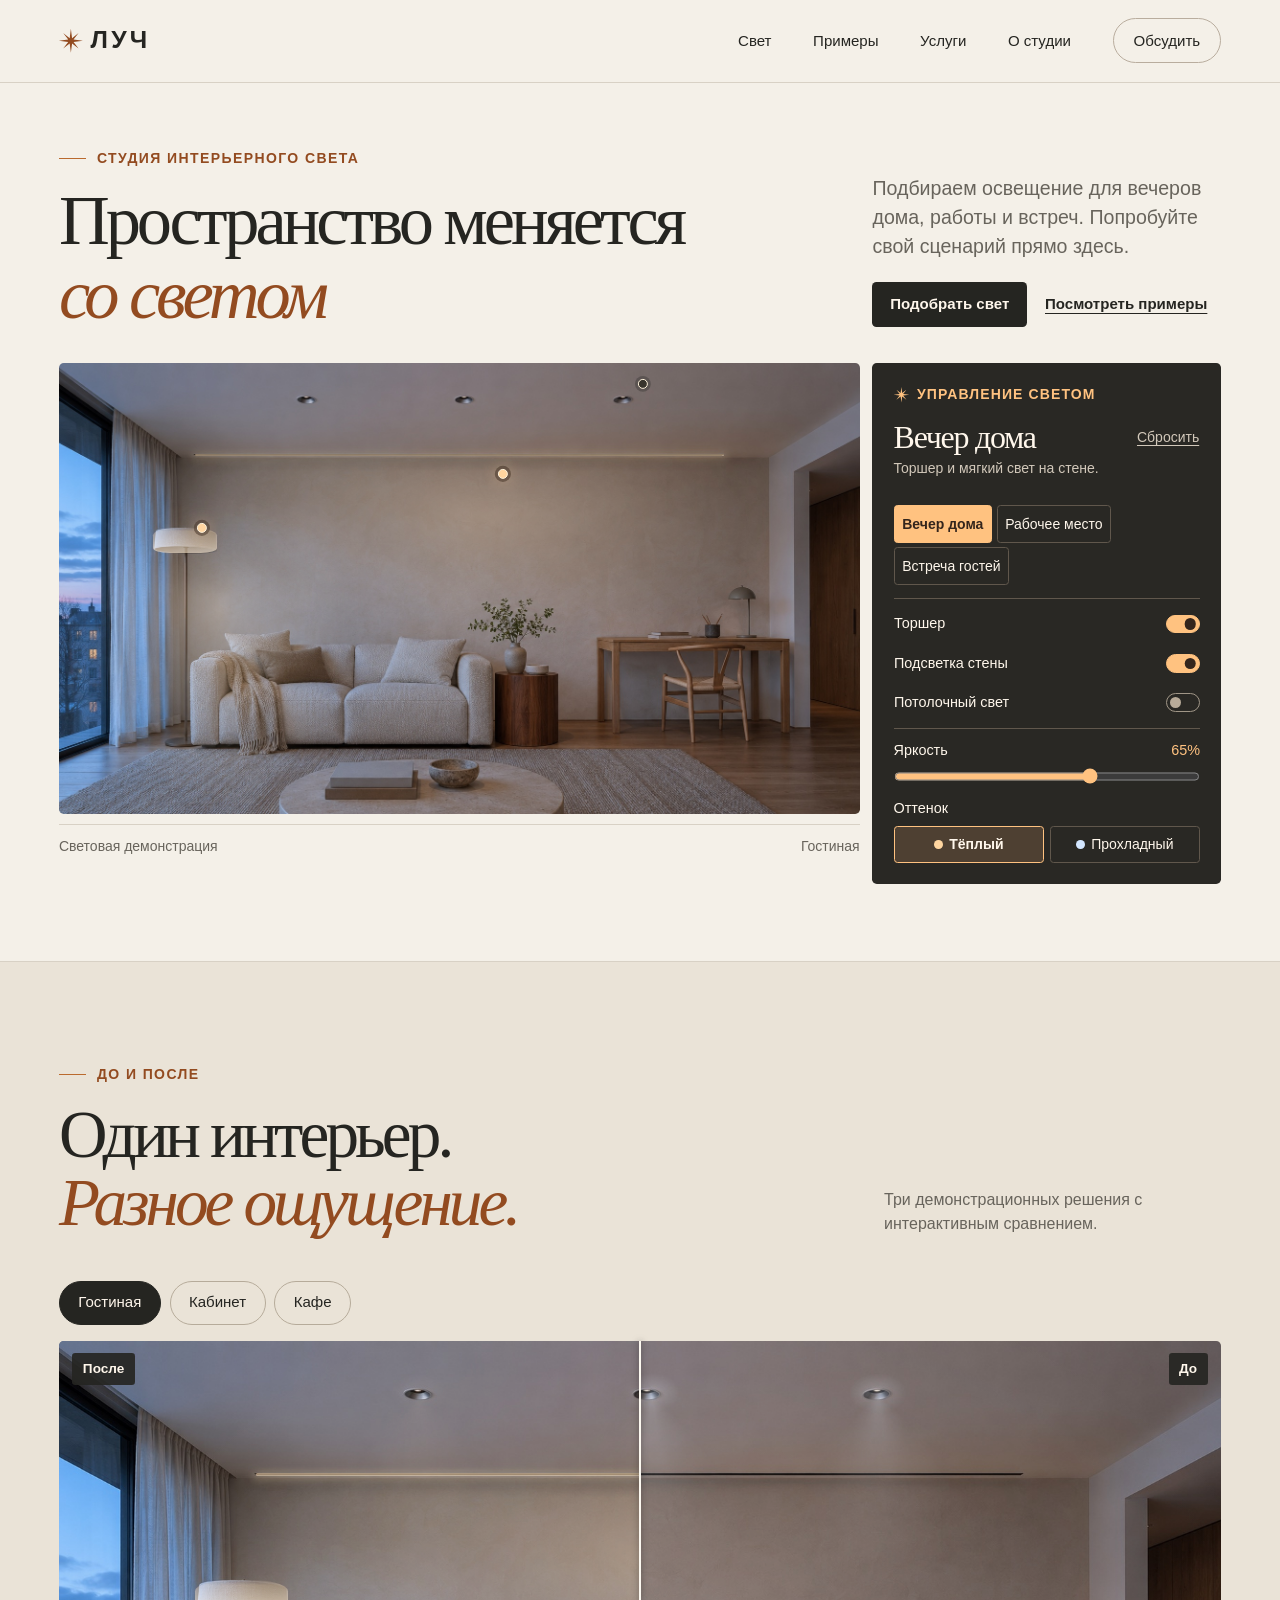
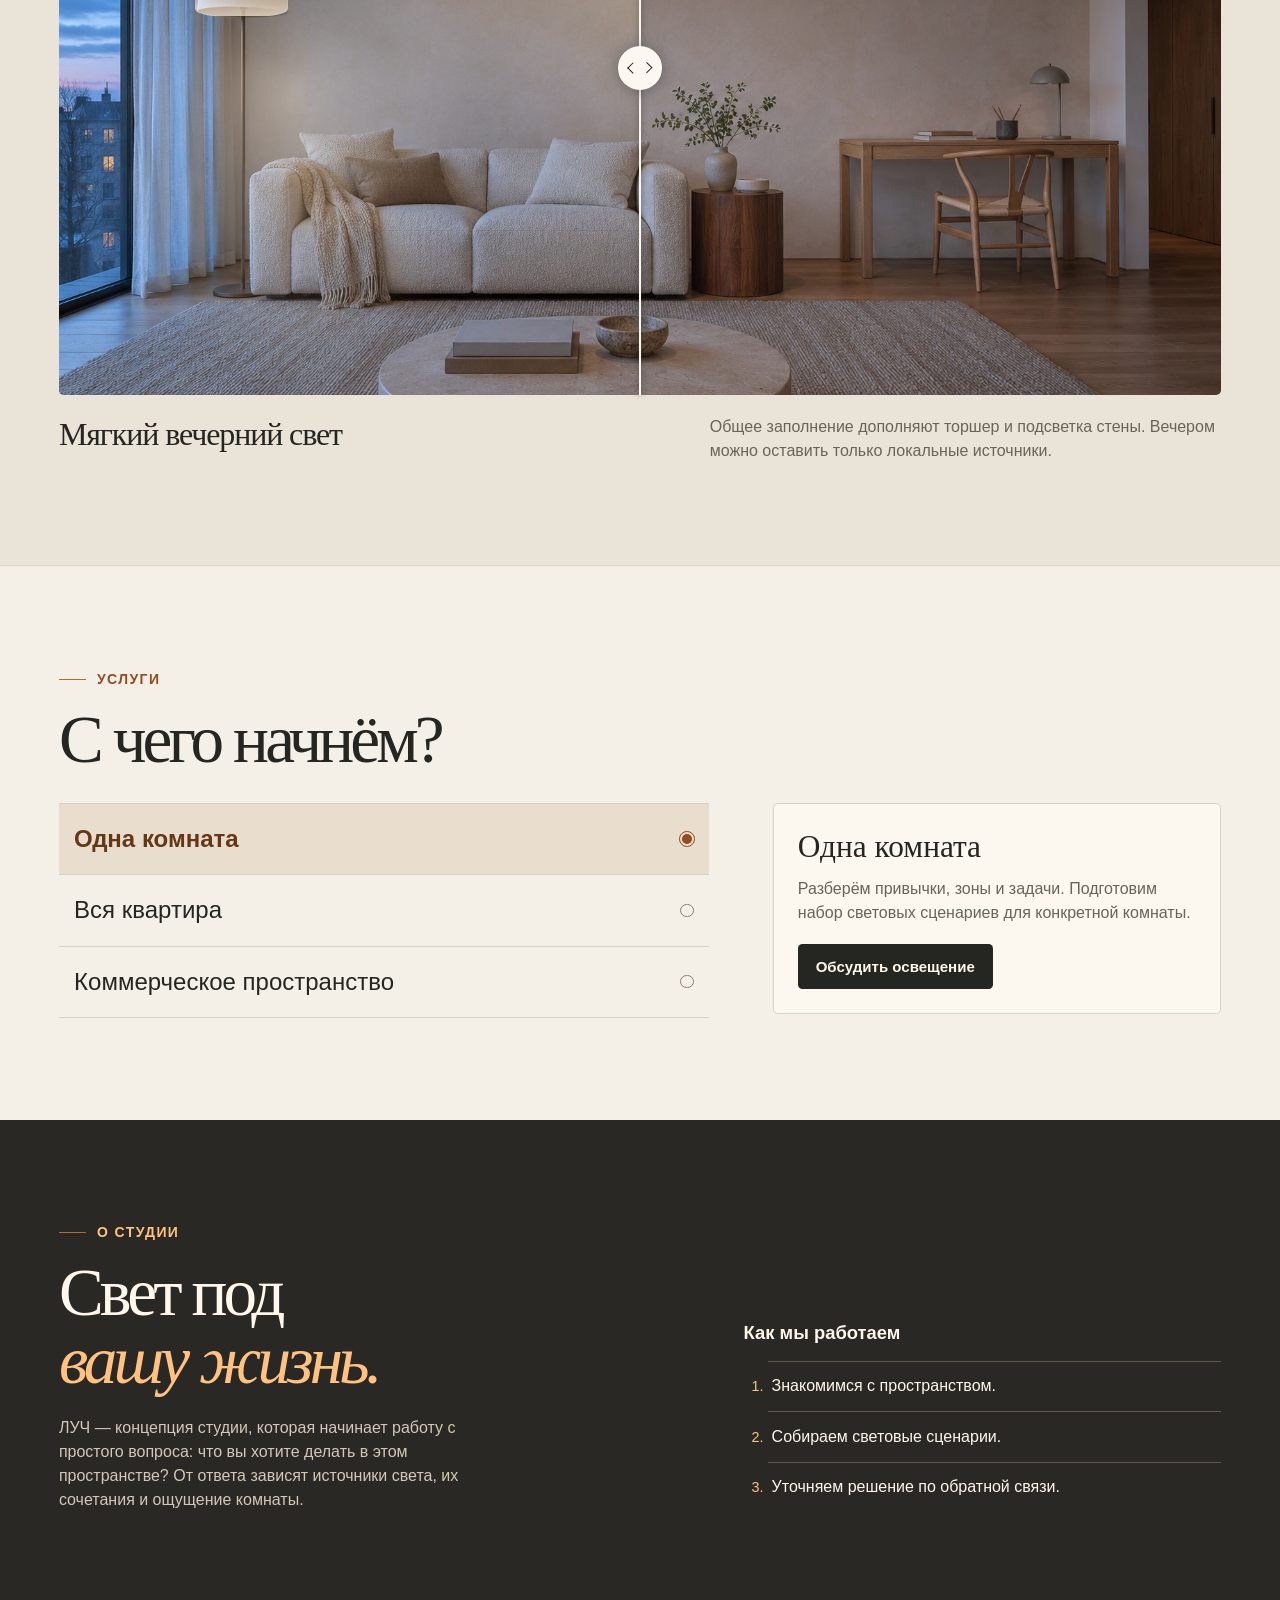
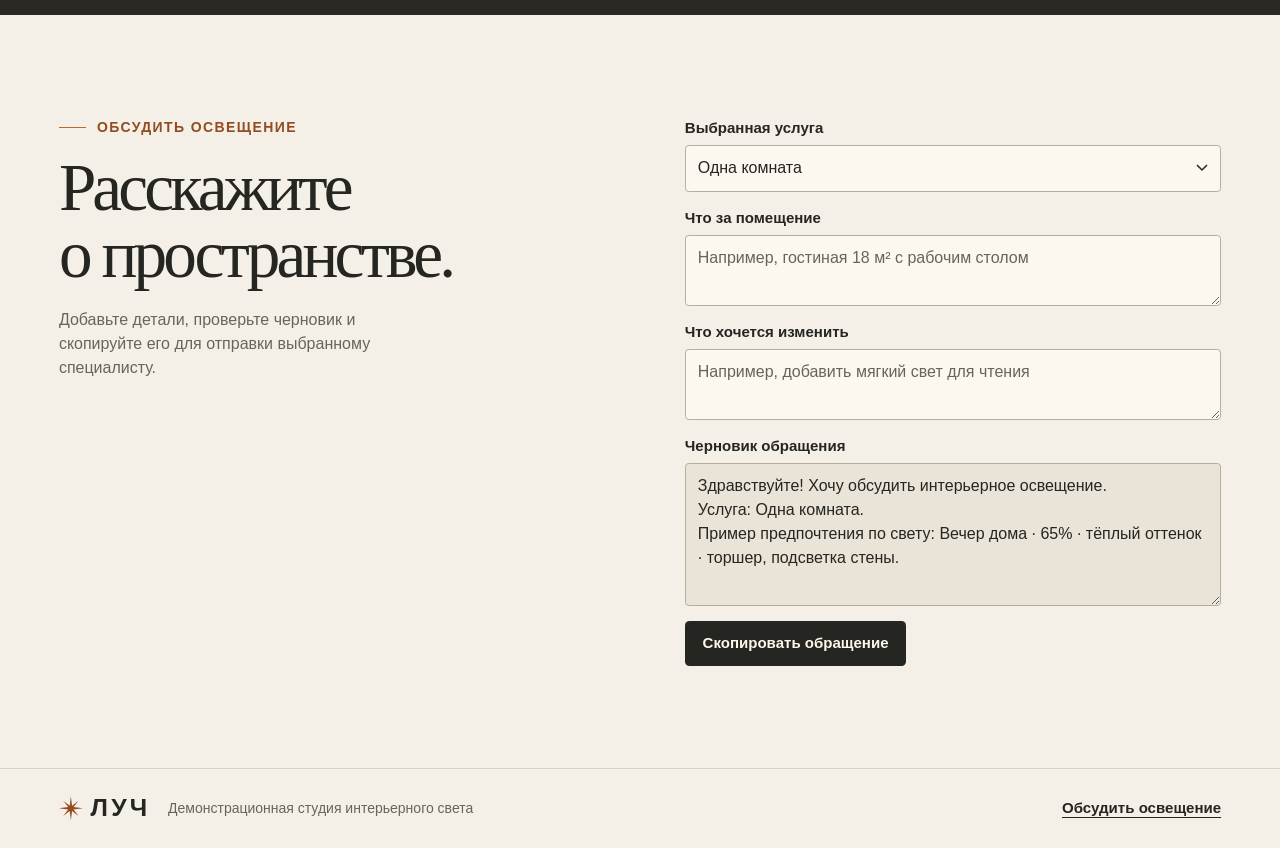
==== projects/luch/index.html @ 3e3e3ca3 "Show three projects in the portfolio" ====
<!doctype html>
<html lang="ru">
<head>
  <meta charset="utf-8">
  <meta name="viewport" content="width=device-width, initial-scale=1">
  <meta name="description" content="ЛУЧ — демонстрационная студия интерьерного света. Попробуйте световые сценарии и подберите освещение для своего пространства.">
  <title>ЛУЧ — студия интерьерного света</title>
  <link rel="icon" href="./assets/mark.png" type="image/png">
  <link rel="stylesheet" href="./styles.css">
  <script type="application/json" id="local-scenes">
{
  "version": 1,
  "notes": {
    "coordinates": "Нормированные доли исходного кадра от 0 до 1. Начало в левом верхнем углу. Общую трансформацию изображения применять ко всем слоям и точкам.",
    "intensity": "groups от 0 до 1 задаёт относительную силу группы. brightness от 0 до 100 умножает силу всех добавленных слоёв. При нуле остаётся исходное изображение.",
    "visual": "Художественная визуальная демонстрация. Подписи описывают выбор посетителя.",
    "beforeAfter": "Один и тот же исходный кадр, состояния before и after рендерить в одинаковых контейнерах. При положении 0 виден before, при 100 after.",
    "responsive": "На телефоне использовать полный кадр и управление ниже него. Если используется кадрирование, вычислять положение точек в общей системе координат."
  },
  "temperatures": {
    "warm": {
      "label": "Тёплый",
      "tint": "#FFD6A0"
    },
    "cool": {
      "label": "Прохладный",
      "tint": "#D3E6FF"
    }
  },
  "hero": {
    "image": "inputs/images/living-room.png",
    "width": 1672,
    "height": 941,
    "zones": {
      "floor": {
        "label": "Торшер",
        "hotspots": [
          [
            0.155,
            0.4
          ]
        ],
        "glow_center": [
          0.2,
          0.55
        ],
        "glow_size": [
          0.26,
          0.55
        ]
      },
      "wall": {
        "label": "Подсветка стены",
        "hotspots": [
          [
            0.53,
            0.204
          ]
        ],
        "glow_center": [
          0.53,
          0.34
        ],
        "glow_size": [
          0.64,
          0.36
        ]
      },
      "ceiling": {
        "label": "Потолочный свет",
        "hotspots": [
          [
            0.31,
            0.08
          ],
          [
            0.51,
            0.08
          ],
          [
            0.705,
            0.08
          ]
        ],
        "glow_center": [
          0.55,
          0.5
        ],
        "glow_size": [
          0.8,
          0.75
        ]
      }
    },
    "defaultPreset": "evening",
    "presets": [
      {
        "id": "evening",
        "label": "Вечер дома",
        "description": "Торшер и мягкий свет на стене.",
        "state": {
          "brightness": 65,
          "temperature": "warm",
          "groups": {
            "floor": 1,
            "wall": 0.75,
            "ceiling": 0
          }
        }
      },
      {
        "id": "work",
        "label": "Рабочее место",
        "description": "Больше общего света и спокойное заполнение стены.",
        "state": {
          "brightness": 90,
          "temperature": "cool",
          "groups": {
            "floor": 0,
            "wall": 0.4,
            "ceiling": 1
          }
        }
      },
      {
        "id": "guests",
        "label": "Встреча гостей",
        "description": "Сочетание локального и общего света.",
        "state": {
          "brightness": 80,
          "temperature": "warm",
          "groups": {
            "floor": 0.85,
            "wall": 0.7,
            "ceiling": 0.65
          }
        }
      }
    ]
  },
  "cases": [
    {
      "id": "living",
      "title": "Мягкий вечерний свет",
      "room": "Гостиная",
      "image": "inputs/images/living-room.png",
      "width": 1672,
      "height": 941,
      "zones": {
        "floor": {
          "label": "Торшер",
          "hotspots": [
            [
              0.155,
              0.4
            ]
          ],
          "glow_center": [
            0.2,
            0.55
          ],
          "glow_size": [
            0.26,
            0.55
          ]
        },
        "wall": {
          "label": "Подсветка стены",
          "hotspots": [
            [
              0.53,
              0.204
            ]
          ],
          "glow_center": [
            0.53,
            0.34
          ],
          "glow_size": [
            0.64,
            0.36
          ]
        },
        "ceiling": {
          "label": "Потолочный свет",
          "hotspots": [
            [
              0.31,
              0.08
            ],
            [
              0.51,
              0.08
            ],
            [
              0.705,
              0.08
            ]
          ],
          "glow_center": [
            0.55,
            0.5
          ],
          "glow_size": [
            0.8,
            0.75
          ]
        }
      },
      "before": {
        "brightness": 30,
        "temperature": "cool",
        "groups": {
          "floor": 0,
          "wall": 0,
          "ceiling": 1
        }
      },
      "after": {
        "brightness": 75,
        "temperature": "warm",
        "groups": {
          "floor": 1,
          "wall": 0.8,
          "ceiling": 0.15
        }
      }
    },
    {
      "id": "work",
      "title": "Свет для рабочего места",
      "room": "Кабинет",
      "image": "inputs/images/work-room.png",
      "width": 1672,
      "height": 941,
      "zones": {
        "task": {
          "label": "Настольная лампа",
          "hotspots": [
            [
              0.79,
              0.44
            ]
          ],
          "glow_center": [
            0.73,
            0.65
          ],
          "glow_size": [
            0.4,
            0.28
          ]
        },
        "ceiling": {
          "label": "Общий свет",
          "hotspots": [
            [
              0.23,
              0.05
            ],
            [
              0.39,
              0.08
            ],
            [
              0.54,
              0.1
            ]
          ],
          "glow_center": [
            0.6,
            0.52
          ],
          "glow_size": [
            0.7,
            0.75
          ]
        },
        "shelf": {
          "label": "Свет на стене",
          "hotspots": [
            [
              0.8,
              0.3
            ]
          ],
          "glow_center": [
            0.81,
            0.38
          ],
          "glow_size": [
            0.3,
            0.3
          ]
        }
      },
      "before": {
        "brightness": 30,
        "temperature": "cool",
        "groups": {
          "task": 0,
          "ceiling": 1,
          "shelf": 0
        }
      },
      "after": {
        "brightness": 85,
        "temperature": "warm",
        "groups": {
          "task": 1,
          "ceiling": 0.4,
          "shelf": 0.3
        }
      }
    },
    {
      "id": "cafe",
      "title": "Свет над столами и стойкой",
      "room": "Кафе",
      "image": "inputs/images/cafe.png",
      "width": 1672,
      "height": 941,
      "zones": {
        "pendants": {
          "label": "Подвесы над столами",
          "hotspots": [
            [
              0.23,
              0.32
            ],
            [
              0.35,
              0.4
            ],
            [
              0.39,
              0.45
            ]
          ],
          "glow_center": [
            0.32,
            0.72
          ],
          "glow_size": [
            0.46,
            0.4
          ]
        },
        "counter": {
          "label": "Подсветка стойки",
          "hotspots": [
            [
              0.82,
              0.48
            ]
          ],
          "glow_center": [
            0.81,
            0.6
          ],
          "glow_size": [
            0.36,
            0.4
          ]
        },
        "fill": {
          "label": "Общее заполнение",
          "hotspots": [
            [
              0.65,
              0.2
            ]
          ],
          "glow_center": [
            0.61,
            0.47
          ],
          "glow_size": [
            0.7,
            0.7
          ]
        }
      },
      "before": {
        "brightness": 35,
        "temperature": "cool",
        "groups": {
          "pendants": 0,
          "counter": 0,
          "fill": 1
        }
      },
      "after": {
        "brightness": 80,
        "temperature": "warm",
        "groups": {
          "pendants": 1,
          "counter": 0.85,
          "fill": 0.2
        }
      }
    }
  ],
  "services": [
    {
      "id": "room",
      "label": "Одна комната"
    },
    {
      "id": "apartment",
      "label": "Вся квартира"
    },
    {
      "id": "commercial",
      "label": "Коммерческое пространство"
    }
  ]
}
  </script>
  <script defer src="./app.js"></script>
</head>
<body>
  <a class="skip" href="#main">Перейти к содержанию</a>
  <header class="masthead" id="top">
    <div class="wrap header-inner">
      <a class="brand" href="#top" aria-label="ЛУЧ, в начало страницы"><span class="brand-mark" aria-hidden="true"></span>ЛУЧ</a>
      <button class="menu-toggle" type="button" aria-expanded="false" aria-controls="navigation" hidden><span class="menu-icon" aria-hidden="true"></span><span>Меню</span></button>
      <nav class="navigation" id="navigation" aria-label="Основная навигация">
        <a href="#light">Свет</a>
        <a href="#examples">Примеры</a>
        <a href="#services">Услуги</a>
        <a href="#studio">О студии</a>
        <a class="nav-contact" href="#contact">Обсудить</a>
      </nav>
    </div>
  </header>

  <main id="main">
    <section class="hero wrap" id="light" aria-labelledby="headline">
      <div class="hero-intro">
        <div>
          <p class="eyebrow">Студия интерьерного света</p>
          <h1 id="headline">Пространство меняется <em>со светом</em></h1>
        </div>
        <div class="hero-side">
          <p>Подбираем освещение для вечеров дома, работы и встреч. Попробуйте свой сценарий прямо здесь.</p>
          <div class="hero-actions">
            <a class="button button-dark" href="#services">Подобрать свет</a>
            <a class="text-link" href="#examples">Посмотреть примеры</a>
          </div>
        </div>
      </div>

      <div class="demo">
        <figure class="hero-figure">
          <div class="photo hero-photo" id="hero-photo">
            <img src="./assets/living-room.jpg" width="1672" height="941" fetchpriority="high" alt="Гостиная с торшером у дивана, световой нишей вдоль стены и тремя потолочными светильниками">
          </div>
          <figcaption><span>Световая демонстрация</span><span>Гостиная</span></figcaption>
        </figure>
        <div class="light-panel">
          <p class="panel-label" id="light-controls-title"><span class="brand-mark" aria-hidden="true"></span> Управление светом</p>
          <div id="light-controls" aria-labelledby="light-controls-title" role="group" hidden>
            <div class="preset-heading">
              <p id="scene-name" aria-live="polite">Вечер дома</p>
              <button type="button" class="reset" id="reset">Сбросить</button>
            </div>
            <p id="scene-description"></p>
            <div class="presets" id="presets" role="group" aria-label="Готовые сценарии"></div>
            <div class="switches" id="switches" role="group" aria-label="Источники света"></div>
            <div class="brightness">
              <label for="brightness">Яркость</label>
              <output id="brightness-value" for="brightness" aria-live="off">65%</output>
              <input id="brightness" type="range" min="0" max="100" value="65" aria-valuetext="65%">
            </div>
            <fieldset class="temperature" id="temperatures">
              <legend>Оттенок</legend>
            </fieldset>
          </div>
          <p class="light-fallback" id="light-fallback">Интерактивный свет доступен при включённом JavaScript.</p>
        </div>
      </div>
    </section>

    <section class="examples section-pad" id="examples" aria-labelledby="examples-title">
      <div class="wrap">
        <div class="section-intro">
          <div>
            <p class="eyebrow">До и после</p>
            <h2 id="examples-title">Один интерьер.<br><em>Разное ощущение.</em></h2>
          </div>
          <p>Три демонстрационных решения с интерактивным сравнением.</p>
        </div>
        <div class="case-tabs" id="case-tabs" role="tablist" aria-label="Помещения" hidden></div>
        <div id="case-panels"></div>
        <noscript>
          <p>Ползунки сравнения доступны при включённом JavaScript.</p>
          <ul class="fallback-list">
            <li>Гостиная — мягкий вечерний свет.</li>
            <li>Кабинет — свет для рабочего места.</li>
            <li>Кафе — свет над столами и стойкой.</li>
          </ul>
        </noscript>
      </div>
    </section>

    <section class="services wrap section-pad" id="services" aria-labelledby="services-title">
      <p class="eyebrow">Услуги</p>
      <h2 id="services-title">С чего начнём?</h2>
      <div class="service-layout">
        <div class="service-options" id="service-options" role="group" aria-label="Выбор услуги" hidden></div>
        <div class="service-detail">
          <h3 id="service-title">Одна комната</h3>
          <p id="service-description">Разберём привычки, зоны и задачи. Подготовим набор световых сценариев для конкретной комнаты.</p>
          <a class="button button-dark" href="#contact">Обсудить освещение</a>
        </div>
      </div>
    </section>

    <section class="studio section-pad" id="studio" aria-labelledby="studio-title">
      <div class="wrap studio-layout">
        <div>
          <p class="eyebrow">О студии</p>
          <h2 id="studio-title">Свет под<br><em>вашу жизнь.</em></h2>
          <p class="studio-copy">ЛУЧ — концепция студии, которая начинает работу с простого вопроса: что вы хотите делать в этом пространстве? От ответа зависят источники света, их сочетания и ощущение комнаты.</p>
        </div>
        <div class="process">
          <h3>Как мы работаем</h3>
          <ol>
            <li>Знакомимся с пространством.</li>
            <li>Собираем световые сценарии.</li>
            <li>Уточняем решение по обратной связи.</li>
          </ol>
        </div>
      </div>
    </section>

    <section class="contact wrap section-pad" id="contact" aria-labelledby="contact-title">
      <div class="contact-intro">
        <p class="eyebrow">Обсудить освещение</p>
        <h2 id="contact-title">Расскажите<br>о пространстве.</h2>
        <p>Добавьте детали, проверьте черновик и скопируйте его для отправки выбранному специалисту.</p>
      </div>
      <div class="contact-fields">
        <div class="field">
          <label for="contact-service">Выбранная услуга</label>
          <select id="contact-service">
            <option value="room">Одна комната</option>
            <option value="apartment">Вся квартира</option>
            <option value="commercial">Коммерческое пространство</option>
          </select>
        </div>
        <div class="field">
          <label for="premises">Что за помещение</label>
          <textarea id="premises" rows="2" maxlength="1000" placeholder="Например, гостиная 18 м² с рабочим столом"></textarea>
        </div>
        <div class="field">
          <label for="wishes">Что хочется изменить</label>
          <textarea id="wishes" rows="2" maxlength="1000" placeholder="Например, добавить мягкий свет для чтения"></textarea>
        </div>
        <p class="copy-status" id="copy-status" role="status"></p>
        <div class="draft field">
          <label for="draft">Черновик обращения</label>
          <textarea id="draft" rows="6" readonly>Здравствуйте! Хочу обсудить интерьерное освещение.
Услуга: Одна комната.</textarea>
        </div>
        <button class="button button-dark" id="copy" type="button" hidden>Скопировать обращение</button>
      </div>
    </section>
  </main>

  <footer class="footer">
    <div class="wrap footer-inner">
      <p><a class="brand" href="#top" aria-label="ЛУЧ, в начало страницы"><span class="brand-mark" aria-hidden="true"></span>ЛУЧ</a><span>Демонстрационная студия интерьерного света</span></p>
      <a class="text-link" href="#contact">Обсудить освещение</a>
    </div>
  </footer>
</body>
</html>
---- projects/luch/styles.css ----
:root {
  color-scheme: light;
  --milk: #f4f0e8;
  --paper: #fcf8f0;
  --ink: #252521;
  --muted: #68645c;
  --amber: #ba6a2e;
  --amber-ink: #934b20;
  --line: #d8d1c5;
  --panel: #292824;
  --panel-text: #fff7ec;
  --panel-muted: #d2c8ba;
  --panel-line: #60574c;
  --panel-accent: #ffc280;
  --gutter: clamp(1rem, 4.6vw, 4.75rem);
  --serif: Georgia, "Times New Roman", serif;
  --sans: -apple-system, BlinkMacSystemFont, "Segoe UI", Arial, sans-serif;
}

@property --tint {
  syntax: "<color>";
  inherits: true;
  initial-value: #ffd6a0;
}

*, *::before, *::after { box-sizing: border-box; }
html { scroll-behavior: smooth; }
body { margin: 0; background: var(--milk); color: var(--ink); font: 1rem/1.5 var(--sans); }
[hidden] { display: none !important; }
h1, h2, h3, p, figure { margin: 0; }
a { color: inherit; }
button, textarea, select, input { font: inherit; }
button { cursor: pointer; }
:focus-visible { outline: 2px solid var(--amber-ink); outline-offset: 4px; }
.wrap { width: min(100% - var(--gutter) * 2, 86rem); margin-inline: auto; }
.section-pad { padding-block: clamp(3.75rem, 8vw, 7.75rem); }
section { scroll-margin-top: 1.25rem; }
.skip {
  position: fixed; z-index: 5; top: .5rem; left: .5rem; padding: .75rem 1rem;
  background: var(--ink); color: white; transform: translateY(-160%);
}
.skip:focus { transform: translateY(0); }
.masthead { border-bottom: 1px solid var(--line); }
.header-inner { min-height: 5.1rem; display: flex; justify-content: space-between; align-items: center; gap: 1rem; }
.brand {
  display: inline-flex; align-items: center; gap: .48rem; flex: none;
  text-decoration: none; font-weight: 750; font-size: 1.55rem; line-height: 1; letter-spacing: .13em;
}
.brand-mark {
  display: inline-block; width: 1.5rem; aspect-ratio: 1; flex: none; background: currentColor; color: var(--amber-ink);
  clip-path: polygon(50% 0, 55% 39%, 82% 18%, 61% 45%, 100% 50%, 61% 55%, 82% 82%, 55% 61%, 50% 100%, 45% 61%, 18% 82%, 39% 55%, 0 50%, 39% 45%, 18% 18%, 45% 39%);
}
.navigation { display: flex; gap: clamp(1rem, 3.25vw, 3rem); align-items: center; font-size: .94rem; }
.navigation a { text-decoration: none; padding-block: .55rem; }
.navigation a:hover { color: var(--amber-ink); }
.navigation .nav-contact { border: 1px solid #b9ad9e; border-radius: 2rem; padding: .63rem 1.25rem; }
.menu-toggle { display: none; color: inherit; }
.menu-icon { width: 1rem; height: .64rem; border-block: 1px solid; }

.hero { padding-top: clamp(2.4rem, 5.1vw, 5.5rem); padding-bottom: clamp(2.9rem, 6vw, 5.65rem); }
.hero-intro { display: grid; grid-template-columns: minmax(0, 1fr) minmax(16rem, 30%); gap: clamp(1rem, 3vw, 3rem); align-items: end; margin-bottom: 2.1rem; }
.eyebrow {
  display: flex; align-items: center; gap: .68rem; color: var(--amber-ink);
  width: fit-content; font-size: .875rem; font-weight: 650; letter-spacing: .1em; text-transform: uppercase;
  margin-bottom: 1rem;
}
.eyebrow::before { content: ""; width: 1.7rem; height: 1px; background: var(--amber); flex: none; }
h1, h2 { font-family: var(--serif); font-weight: 400; letter-spacing: -.058em; line-height: 1; }
h1 { font-size: clamp(2.25rem, 5.5vw, 6.2rem); }
h1 em, h2 em { color: var(--amber-ink); font-weight: inherit; }
h1 em { display: block; margin-top: .055em; }
h2 { font-size: clamp(2.55rem, 5.25vw, 5.5rem); }
h3 { font-size: 1.3rem; line-height: 1.2; }
.hero-side { padding-bottom: .15rem; }
.hero-side p { color: var(--muted); max-width: 34ch; font-size: clamp(1rem, 1.53vw, 1.24rem); line-height: 1.48; }
.hero-actions { margin-top: 1.35rem; display: flex; column-gap: 1.12rem; row-gap: .65rem; flex-wrap: wrap; align-items: center; }
.button {
  display: inline-flex; align-items: center; justify-content: center; min-height: 2.8rem; border-radius: .28rem; border: 1px solid transparent;
  padding: .62rem 1.05rem; font-size: .94rem; font-weight: 640; text-decoration: none; transition: background-color .18s ease, color .18s ease;
}
.button-dark { color: var(--panel-text); background: var(--ink); }
.button-dark:hover { background: #553b2a; }
.text-link { text-decoration: underline; text-underline-offset: .28em; font-size: .94rem; font-weight: 600; padding-block: .45rem; }
.text-link:hover { color: var(--amber-ink); }

.demo { display: grid; grid-template-columns: minmax(0, 1fr) minmax(19.5rem, 30%); align-items: start; gap: .8rem; }
.hero-figure figcaption {
  border-top: 1px solid var(--line); margin-top: .65rem; padding-top: .65rem; display: flex;
  justify-content: space-between; gap: .6rem; color: var(--muted); font-size: .875rem;
}
.photo { position: relative; isolation: isolate; overflow: hidden; aspect-ratio: 1672 / 941; background: #504940; }
.photo > img { display: block; width: 100%; height: 100%; object-fit: cover; }
.hero-photo { border-radius: .3rem; transition: --tint .3s ease; }
.light-overlay { position: absolute; inset: 0; pointer-events: none; }
.glow-group {
  position: absolute; inset: 0; opacity: var(--power, 0);
  mix-blend-mode: screen;
}
.hero-photo .glow-group { transition: opacity .32s ease; }
.glow-group span { position: absolute; display: block; }
.pool {
  inset: 0;
  background: radial-gradient(ellipse var(--rx) var(--ry) at var(--cx) var(--cy), color-mix(in srgb, var(--tint) var(--pool-core, 47%), transparent), color-mix(in srgb, var(--tint) var(--pool-mid, 19%), transparent) 43%, transparent 100%);
}
.light-source {
  width: var(--beam-width, 4%); height: var(--beam-height, 6%);
  left: var(--x); top: var(--y); transform: translate(-50%, -50%);
  background: radial-gradient(ellipse at center, color-mix(in srgb, white 40%, var(--tint)), color-mix(in srgb, var(--tint) 49%, transparent) 28%, transparent 72%);
}
.light-overlay { display: contents; }
[data-zone="floor"] { --pool-core: 58%; --pool-mid: 26%; }
[data-zone="floor"] .pool { mask-image: linear-gradient(180deg, transparent 30%, black 52%); }
.area-floor-shade {
  left: 11.7%; top: 36.45%; width: 8.05%; height: 5.7%; border-radius: 55% 55% 28% 28% / 36% 36% 22% 22%;
  background: linear-gradient(0deg, color-mix(in srgb, white 38%, var(--tint)), color-mix(in srgb, var(--tint) 47%, transparent) 83%, transparent);
}
[data-light="living"] [data-zone="wall"] { --pool-core: 52%; --pool-mid: 25%; }
[data-light="living"] [data-zone="wall"] .pool { mask-image: linear-gradient(180deg, transparent 20.2%, black 24%, black 54%, transparent 81%); }
.area-wall-line {
  left: 17%; top: 20.2%; width: 66%; height: .47%; border-radius: 1rem;
  background: color-mix(in srgb, white 20%, var(--tint)); box-shadow: 0 .12rem .55rem .13rem color-mix(in srgb, var(--tint) 56%, transparent);
}
[data-zone="ceiling"] { --pool-core: 30%; --pool-mid: 12%; --beam-width: 4.8%; --beam-height: 6%; }
[data-zone="ceiling"] .light-source::after, [data-zone="pendants"] .light-source::after {
  position: absolute; content: ""; left: 50%; top: 52%; width: 460%; height: 580%; transform: translateX(-50%);
  background: radial-gradient(ellipse at 50% 2%, color-mix(in srgb, var(--tint) 52%, transparent), transparent 64%);
  mask-image: conic-gradient(from 135deg at 50% 0, transparent 0deg, black 37deg 53deg, transparent 90deg 360deg);
}
[data-zone="task"] { --pool-core: 66%; --pool-mid: 24%; --beam-width: 8%; --beam-height: 9%; }
[data-zone="task"] .pool { mask-image: linear-gradient(180deg, transparent 43%, black 54%, black 77%, transparent 95%); }
[data-zone="shelf"] { --pool-core: 45%; --beam-width: 17%; --beam-height: 4%; }
[data-zone="pendants"] { --pool-core: 58%; --pool-mid: 26%; --beam-width: 12%; --beam-height: 7%; }
[data-zone="pendants"] .light-source { background: radial-gradient(ellipse at center, var(--tint), color-mix(in srgb, var(--tint) 48%, transparent) 37%, transparent 73%); }
[data-zone="counter"] { --pool-core: 53%; }
.area-counter-line {
  inset: 0; background: color-mix(in srgb, white 18%, var(--tint));
  clip-path: polygon(79% 23.5%, 97.5% 5.5%, 97.5% 6.25%, 79% 24.25%);
}
[data-zone="fill"] { --pool-core: 26%; --pool-mid: 11%; --beam-width: 0%; --beam-height: 0%; }
.zone-marker {
  position: absolute; left: var(--x); top: var(--y); transform: translate(-50%, -50%);
  width: .64rem; aspect-ratio: 1; border-radius: 50%; background: #38342c; border: 1px solid #fff3dc;
  box-shadow: 0 0 0 .18rem #29282455; transition: background-color .25s ease, box-shadow .25s ease; pointer-events: none;
}
.zone-marker.is-on { background: #ffd49f; box-shadow: 0 0 0 .19rem #39291f7a, 0 0 1rem #ffd49fd9; }

.light-panel { border-radius: .3rem; background: var(--panel); color: var(--panel-text); padding: clamp(1rem, 1.65vw, 1.6rem); }
.light-panel :focus-visible { outline-color: var(--panel-accent); }
.panel-label {
  display: flex; align-items: center; gap: .48rem; color: var(--panel-accent);
  font-size: .875rem; letter-spacing: .08em; text-transform: uppercase; font-weight: 650; margin-bottom: .85rem;
}
.panel-label .brand-mark { width: .98rem; color: inherit; }
.preset-heading { display: flex; align-items: center; justify-content: space-between; flex-wrap: wrap; gap: .2rem .75rem; }
.preset-heading p { font: 400 clamp(1.55rem, 2.5vw, 2.4rem)/1.15 var(--serif); letter-spacing: -.04em; }
.reset { padding: .38rem .05rem; border: 0; background: transparent; color: var(--panel-muted); text-decoration: underline; text-underline-offset: .2em; font-size: .875rem; }
.reset:hover { color: var(--panel-accent); }
#scene-description, .light-fallback { color: var(--panel-muted); font-size: .875rem; }
#scene-description { min-height: 2.6em; margin-top: .17rem; }
.presets { display: flex; flex-wrap: wrap; gap: .28rem; margin: .65rem 0 .45rem; }
.preset, .temperature label {
  border: 1px solid var(--panel-line); border-radius: .22rem; padding: .37rem .48rem; min-height: 2.35rem;
  background: transparent; color: var(--panel-text); font-size: .875rem; line-height: 1.3;
  transition: color .18s ease, background-color .18s ease, border-color .18s ease;
}
.preset:hover, .temperature label:hover { border-color: var(--panel-accent); }
.preset[aria-pressed="true"] { background: var(--panel-accent); border-color: var(--panel-accent); color: #34251c; font-weight: 620; }
.switches { border-top: 1px solid var(--panel-line); border-bottom: 1px solid var(--panel-line); margin-top: .82rem; padding-block: .36rem; }
.switch {
  display: flex; min-height: 2.45rem; width: 100%; align-items: center; gap: .75rem; justify-content: space-between;
  background: transparent; border: none; padding: .28rem .03rem; color: var(--panel-text); font-size: .9rem; text-align: left;
}
.switch:hover { color: var(--panel-accent); }
.switch-track { width: 2.08rem; height: 1.14rem; flex: none; border: 1px solid #a09687; border-radius: 2rem; padding: .15rem; display: flex; align-items: center; color: #b8ab99; }
.switch-track::before { content: ""; width: .73rem; aspect-ratio: 1; border-radius: 50%; background: currentColor; transition: transform .24s ease; }
.switch[aria-checked="true"] .switch-track { background: var(--panel-accent); border-color: var(--panel-accent); color: #34251c; }
.switch[aria-checked="true"] .switch-track::before { transform: translateX(.92rem); }
.brightness { display: grid; grid-template-columns: 1fr auto; margin-top: .72rem; align-items: center; font-size: .9rem; }
.brightness output { color: var(--panel-accent); font-variant-numeric: tabular-nums; }
.brightness input { grid-column: 1/-1; margin: 0; height: 1.8rem; width: 100%; accent-color: var(--panel-accent); cursor: pointer; }
.temperature { margin: .45rem 0 0; padding: 0; border: 0; display: grid; grid-auto-flow: column; grid-auto-columns: 1fr; gap: .35rem; min-width: 0; }
.temperature legend { padding: 0; font-size: .9rem; margin-bottom: .37rem; }
.temperature label { position: relative; display: flex; justify-content: center; align-items: center; gap: .4rem; cursor: pointer; }
.temperature input { position: absolute; width: 1px; height: 1px; clip-path: inset(50%); }
.temperature label:has(:focus-visible) { outline: 2px solid var(--panel-accent); outline-offset: 3px; }
.temperature label:has(:checked) { background: #4e4032; border-color: var(--panel-accent); font-weight: 620; }
.temperature-dot { background: var(--tone); width: .55rem; aspect-ratio: 1; border-radius: 50%; flex: none; }

.examples { background: #eae3d7; border-block: 1px solid var(--line); }
.section-intro { display: grid; grid-template-columns: minmax(0, 1fr) minmax(14rem, 29%); align-items: end; gap: 1rem; margin-bottom: clamp(1.5rem, 3.5vw, 3rem); }
.section-intro > p { max-width: 32ch; color: var(--muted); }
.case-tabs { display: flex; flex-wrap: wrap; gap: .55rem; margin-bottom: 1rem; }
.case-tab { border: 1px solid #b6ab9a; border-radius: 2rem; background: transparent; color: var(--ink); padding: .55rem 1.15rem; min-height: 2.75rem; font-size: .94rem; transition: background-color .2s ease, color .2s ease; }
.case-tab:hover { border-color: var(--ink); }
.case-tab[aria-selected="true"] { color: var(--panel-text); background: var(--ink); border-color: var(--ink); }
.comparison { position: relative; border-radius: .3rem; isolation: isolate; aspect-ratio: 1672 / 941; --split: 50%; }
.comparison .photo { position: absolute; inset: 0; border-radius: inherit; }
.comparison .after-photo { clip-path: inset(0 calc(100% - var(--split)) 0 0); }
.case-tag {
  position: absolute; z-index: 1; top: .8rem; padding: .35rem .65rem; border-radius: .2rem; font-size: .85rem; font-weight: 640;
  color: var(--panel-text); background: #252521e8; pointer-events: none;
}
.case-tag.after { left: .85rem; }
.case-tag.before { right: .85rem; }
.comparison[data-end="before"] .case-tag.after, .comparison[data-end="after"] .case-tag.before { visibility: hidden; }
.compare-bar {
  position: absolute; inset-block: 0; left: var(--split); width: 2px; transform: translateX(-50%); background: var(--paper); box-shadow: 0 0 .4rem #2229;
  pointer-events: none;
}
.comparison[data-end] .compare-bar { visibility: hidden; }
.compare-knob {
  position: absolute; top: 50%; left: clamp(1.4rem, var(--split), 100% - 1.4rem); transform: translate(-50%, -50%);
  height: 2.75rem; width: 2.75rem; display: grid; grid-template-columns: 1fr 1fr; place-items: center; gap: .15rem; padding: .55rem;
  border: 1px solid #fff9; border-radius: 50%; background: var(--paper); box-shadow: 0 2px 16px #2226; pointer-events: none;
}
.compare-knob::before, .compare-knob::after { content: ""; width: .48rem; aspect-ratio: 1; border: solid var(--ink); border-width: 0 0 1.5px 1.5px; transform: rotate(45deg); }
.compare-knob::after { transform: rotate(225deg); }
.compare-range { position: absolute; z-index: 2; inset: 0; opacity: 0; width: 100%; height: 100%; margin: 0; cursor: ew-resize; touch-action: pan-y; }
.comparison:has(.compare-range:focus-visible) .compare-knob { outline: 3px solid var(--amber-ink); outline-offset: 3px; }
.comparison:has(.compare-range:focus-visible) { outline: 2px solid var(--amber-ink); outline-offset: 4px; }
.case-description { display: grid; grid-template-columns: minmax(0, 1fr) minmax(16rem, 44%); gap: .65rem 2rem; padding-top: 1.25rem; }
.case-description h3 { font-family: var(--serif); font-size: clamp(1.4rem, 2.5vw, 2.35rem); font-weight: 400; letter-spacing: -.035em; }
.case-description p { color: var(--muted); }
.fallback-list { padding-left: 1.1rem; }

.service-layout { display: grid; grid-template-columns: minmax(0, 1.45fr) minmax(0, 1fr); gap: clamp(1rem, 5vw, 5rem); margin-top: 1.9rem; align-items: start; }
.service-options { border-top: 1px solid var(--line); }
.service-option {
  width: 100%; display: flex; align-items: center; justify-content: space-between; gap: 1rem; text-align: left; min-height: 4.45rem;
  padding: .75rem .95rem; border: 0; border-bottom: 1px solid var(--line); background: transparent; color: var(--ink); font-size: clamp(1rem, 2.15vw, 1.5rem);
  transition: background-color .2s ease, color .2s ease;
}
.service-option::after { content: ""; width: .86rem; aspect-ratio: 1; border: 1px solid #8e7d69; border-radius: 50%; flex: none; }
.service-option:hover { background: #ece3d6; }
.service-option[aria-pressed="true"] { background: #e9ddce; color: #643715; font-weight: 620; }
.service-option[aria-pressed="true"]::after { background: var(--amber-ink); border: 2px solid #e9ddce; outline: 1px solid var(--amber-ink); }
.service-detail { padding: 1.5rem; background: var(--paper); border: 1px solid var(--line); border-radius: .3rem; }
.service-detail h3 { font-family: var(--serif); font-size: clamp(1.35rem, 2.45vw, 2.12rem); font-weight: 400; }
.service-detail p { margin: .7rem 0 1.22rem; color: var(--muted); }

.studio { background: var(--panel); color: var(--panel-text); }
.studio .eyebrow, .studio h2 em { color: var(--panel-accent); }
.studio-layout { display: grid; grid-template-columns: minmax(0, 1fr) minmax(0, .82fr); gap: clamp(1.5rem, 8vw, 8rem); align-items: end; }
.studio-copy { color: var(--panel-muted); max-width: 52ch; margin-top: 1.4rem; }
.process h3 { font-size: 1.15rem; margin-bottom: 1rem; }
.process ol { margin: 0; padding-left: 1.5rem; }
.process li { border-top: 1px solid var(--panel-line); padding: .8rem .25rem; }
.process li::marker { color: var(--panel-accent); font-size: .9rem; }

.contact { display: grid; grid-template-columns: minmax(0, 1fr) minmax(0, 1fr); gap: clamp(1.5rem, 7vw, 7rem); }
.contact-intro > p:last-child { color: var(--muted); max-width: 38ch; margin-top: 1.2rem; }
.contact-fields { min-width: 0; }
.field { display: grid; gap: .32rem; margin-bottom: .95rem; min-width: 0; }
.field label { font-weight: 630; font-size: .94rem; }
.field textarea, .field select { width: 100%; min-height: 2.8rem; padding: .66rem .75rem; border: 1px solid #b8ac9d; border-radius: .23rem; background: var(--paper); color: var(--ink); }
.field select { appearance: none; padding-right: 2rem; background-image: url("data:image/svg+xml,%3Csvg xmlns='http://www.w3.org/2000/svg' width='14' height='12' viewBox='0 0 14 12'%3E%3Cpath d='M2 3l5 5 5-5' fill='none' stroke='%23252521' stroke-width='1.5'/%3E%3C/svg%3E"); background-repeat: no-repeat; background-position: right .7rem center; }
.field textarea { resize: vertical; }
.field textarea::placeholder { color: var(--muted); opacity: 1; }
.draft textarea { background: #eae3d7; }
.copy-status { color: var(--muted); margin: 0 0 .6rem; }
.copy-status:empty { margin: 0; }
.footer { border-top: 1px solid var(--line); }
.footer-inner { display: flex; align-items: center; justify-content: space-between; gap: .75rem 2rem; padding-block: 1.3rem; flex-wrap: wrap; }
.footer-inner p { display: flex; align-items: center; gap: .8rem 1.1rem; flex-wrap: wrap; color: var(--muted); font-size: .875rem; }
.footer .brand { color: var(--ink); }

@media (max-width: 64rem) {
  .hero-intro { grid-template-columns: minmax(0, 1fr) minmax(14rem, 30%); }
  .demo { grid-template-columns: minmax(0, 1fr) minmax(17.6rem, 34%); }
}
@media (max-width: 53rem) {
  .hero-intro, .demo { grid-template-columns: minmax(0, 1fr); }
  .hero-intro { margin-bottom: 1.4rem; gap: 1.2rem; }
  h1 { font-size: clamp(2.25rem, 7.7vw, 4rem); }
  .hero-side p { max-width: 47ch; }
  .hero-actions { margin-top: .95rem; }
  .light-panel { padding: 1.2rem; }
  .preset, .temperature label, .switch { min-height: 2.7rem; }
  .demo > .presets { margin: 0; gap: .45rem; }
  .demo > .presets .preset {
    flex: 1 1 0;
    min-width: 0;
    min-height: 3rem;
    padding: .4rem .35rem;
    background: var(--paper);
    border-color: #b8ac9d;
    color: var(--ink);
  }
  .demo > .presets .preset[aria-pressed="true"] {
    background: var(--panel-accent);
    border-color: #995023;
    color: #34251c;
  }
  .section-intro { grid-template-columns: 1fr; }
}
@media (max-width: 41rem) {
  .header-inner { min-height: 4.25rem; flex-wrap: wrap; padding-block: .55rem; gap: 0 .8rem; }
  .menu-toggle {
    display: inline-flex; align-items: center; justify-content: center; min-height: 2.7rem; gap: .45rem;
    padding: .45rem .73rem; background: transparent; border: 1px solid #b9ad9e; border-radius: .25rem; font-size: .94rem;
  }
  .navigation { width: 100%; flex-wrap: wrap; padding-block: .65rem .25rem; gap: .4rem 1.15rem; }
  .header-inner.menu-ready .menu-toggle[aria-expanded="false"] + .navigation { display: none; }
  .navigation .nav-contact { padding-block: .5rem; }
  .service-layout, .studio-layout, .contact, .case-description { grid-template-columns: minmax(0, 1fr); }
  .service-layout { margin-top: 1.25rem; }
  .service-detail { padding: 1rem; }
  .zone-marker { width: .48rem; }
  .case-tab { padding-inline: .82rem; }
  .case-tag { top: .5rem; }
  .case-tag.after { left: .5rem; }
  .case-tag.before { right: .5rem; }
  .footer-inner p { align-items: start; flex-direction: column; }
}

@media (prefers-reduced-motion: no-preference) {
  @keyframes enter { from { opacity: .05; transform: translateY(.65rem); } to { opacity: 1; transform: translateY(0); } }
  .hero-intro { animation: enter .52s ease both; }
  .demo { animation: enter .58s ease .08s both; }
  .case-panel:not([hidden]) { animation: enter .27s ease both; }
  @supports (animation-timeline: view()) {
    main > .section-pad > :first-child { animation: enter linear both; animation-timeline: view(); animation-range: entry 0% entry 42%; }
  }
}
@media (prefers-reduced-motion: reduce) {
  *, *::before, *::after { animation: none !important; transition: none !important; scroll-behavior: auto !important; }
}
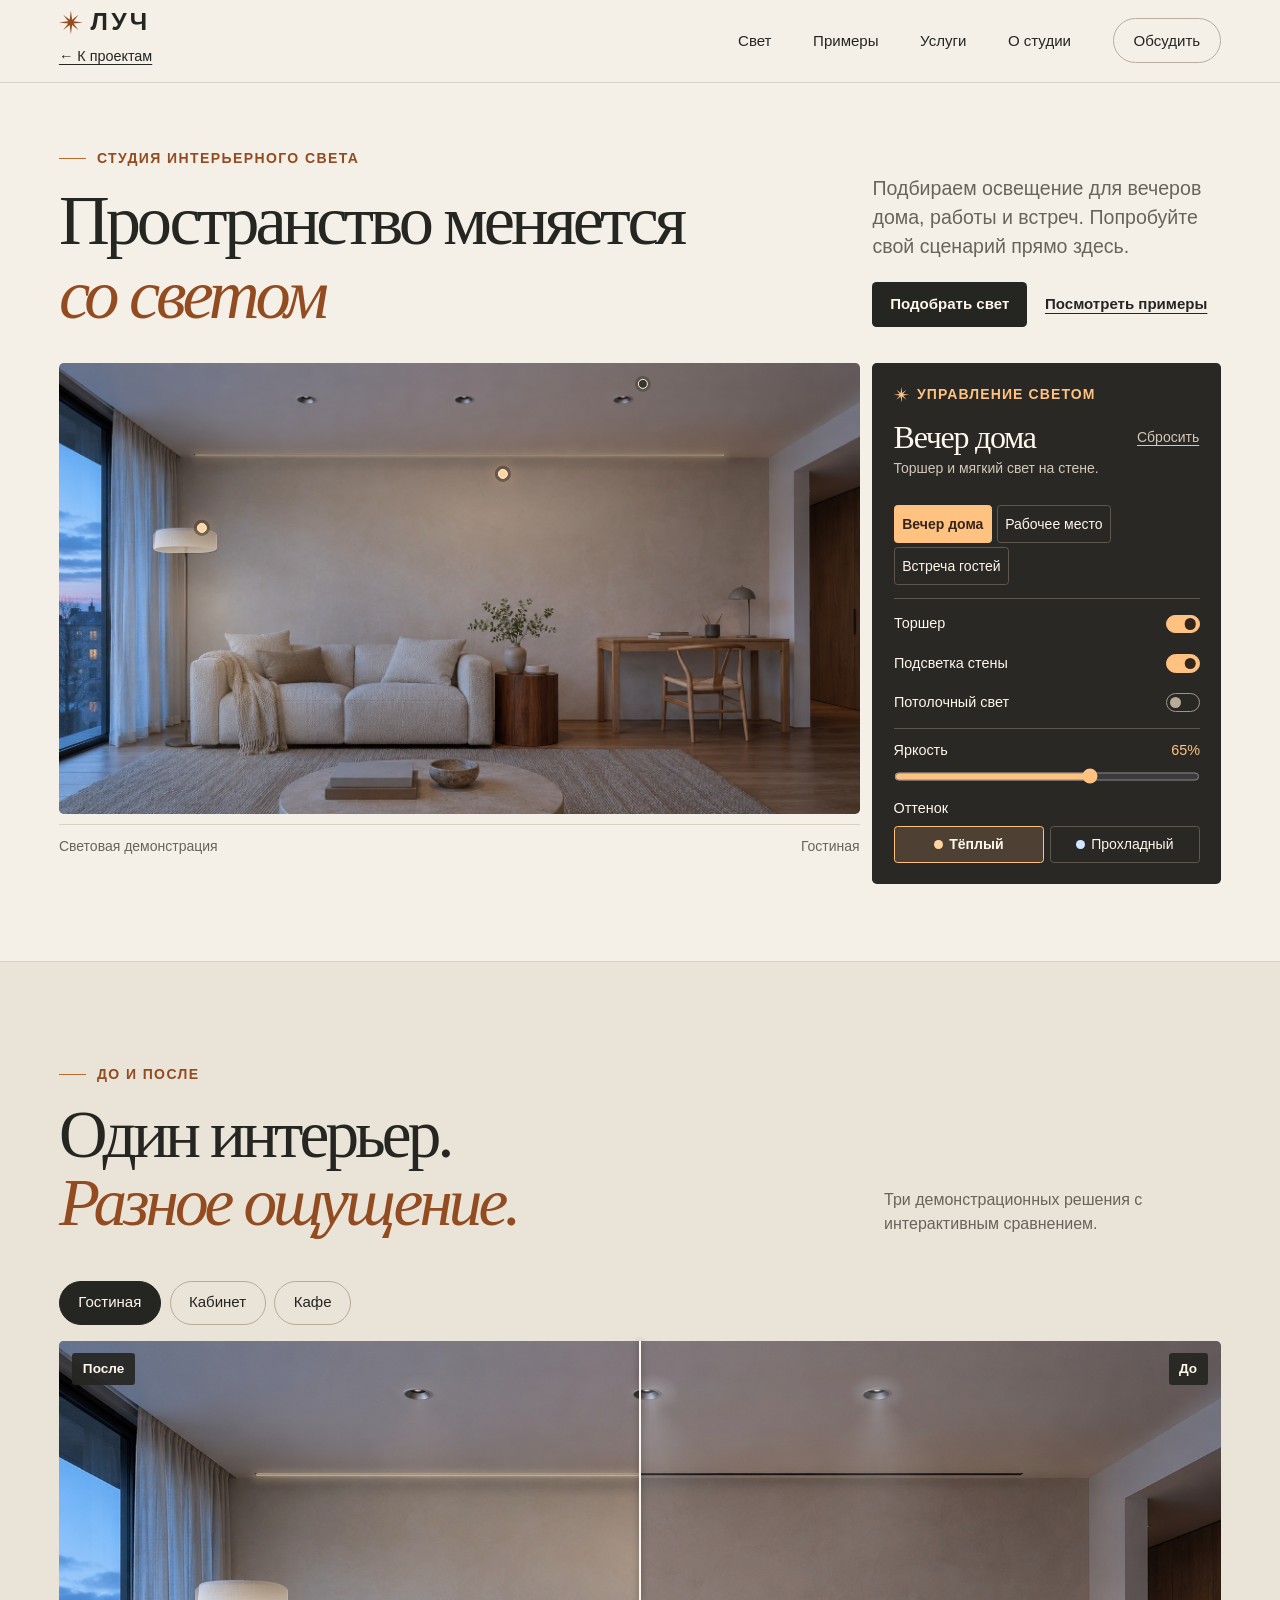
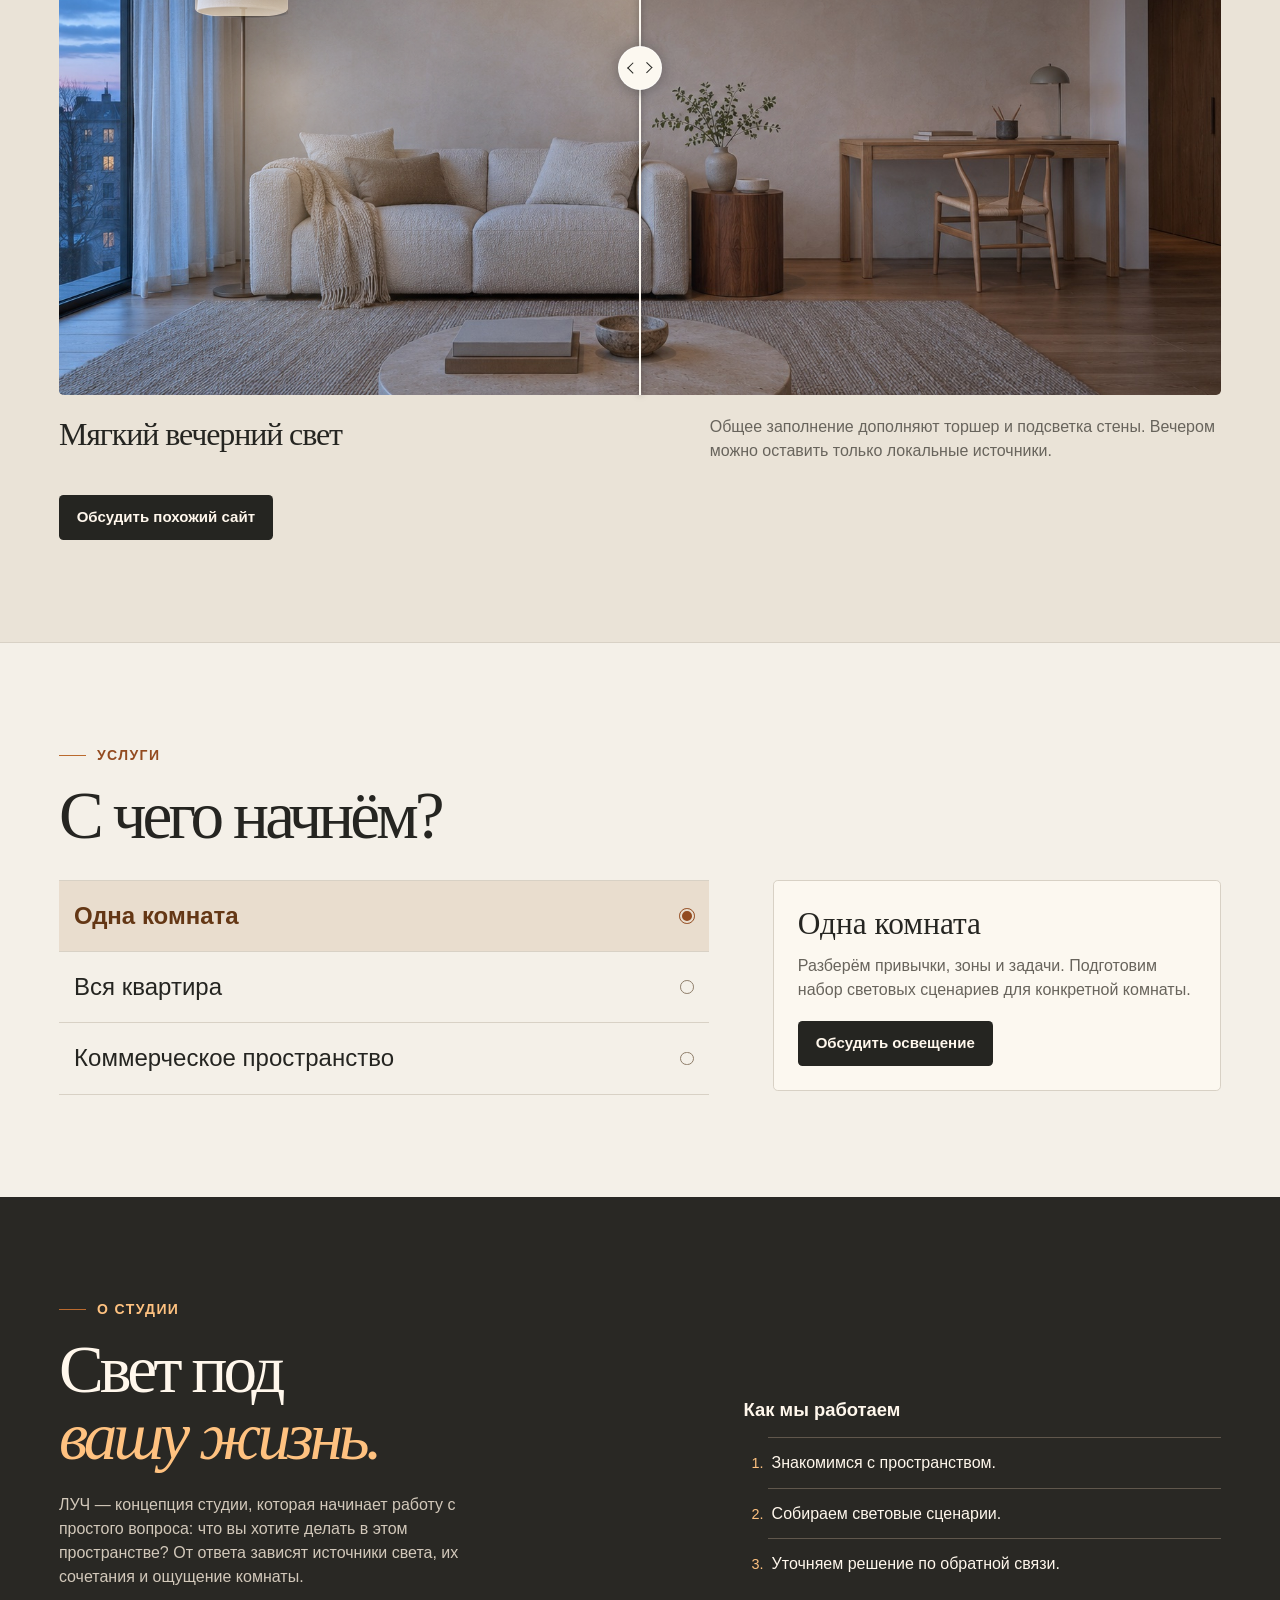
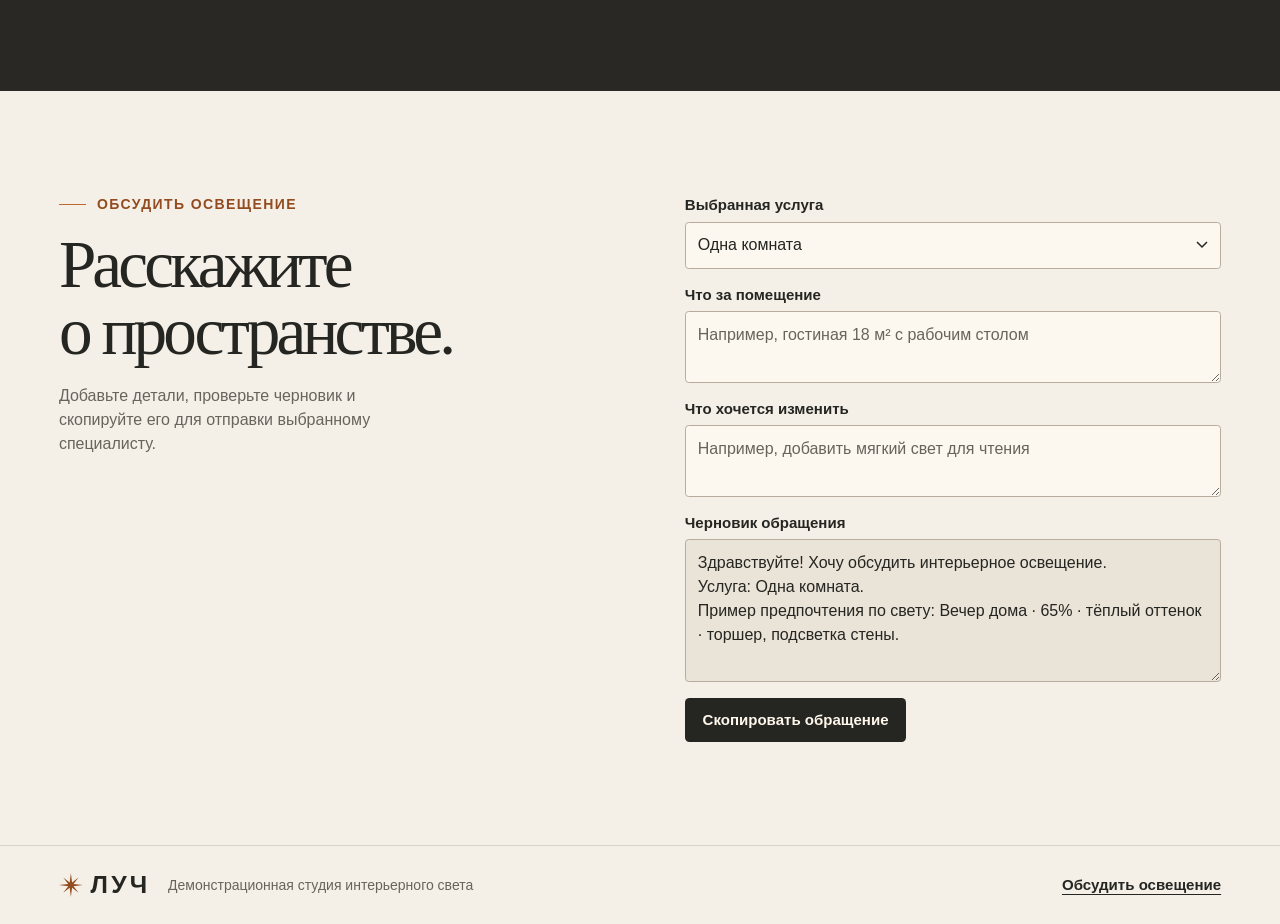
==== commit 57f61968: "Link both demos back to the portfolio and contacts" ====
--- a/projects/luch/index.html
+++ b/projects/luch/index.html
@@ -423,7 +423,10 @@
   <a class="skip" href="#main">Перейти к содержанию</a>
   <header class="masthead" id="top">
     <div class="wrap header-inner">
-      <a class="brand" href="#top" aria-label="ЛУЧ, в начало страницы"><span class="brand-mark" aria-hidden="true"></span>ЛУЧ</a>
+      <div class="portfolio-header">
+        <a class="brand" href="#top" aria-label="ЛУЧ, в начало страницы"><span class="brand-mark" aria-hidden="true"></span>ЛУЧ</a>
+        <a class="portfolio-return" href="../../#work">← К проектам</a>
+      </div>
       <button class="menu-toggle" type="button" aria-expanded="false" aria-controls="navigation" hidden><span class="menu-icon" aria-hidden="true"></span><span>Меню</span></button>
       <nav class="navigation" id="navigation" aria-label="Основная навигация">
         <a href="#light">Свет</a>
@@ -501,6 +504,7 @@
             <li>Кафе — свет над столами и стойкой.</li>
           </ul>
         </noscript>
+        <a class="button button-dark portfolio-cta" href="https://dmitriysnegovskoy.github.io/portfolio/#contact">Обсудить похожий сайт</a>
       </div>
     </section>
 
--- a/projects/luch/styles.css
+++ b/projects/luch/styles.css
@@ -42,6 +42,12 @@
 .skip:focus { transform: translateY(0); }
 .masthead { border-bottom: 1px solid var(--line); }
 .header-inner { min-height: 5.1rem; display: flex; justify-content: space-between; align-items: center; gap: 1rem; }
+.portfolio-header { display: flex; flex-direction: column; align-items: flex-start; padding-top: .45rem; }
+.portfolio-return {
+  display: inline-flex; align-items: center; min-height: 44px; color: var(--ink);
+  font-size: .9rem; text-underline-offset: .22em; white-space: nowrap;
+}
+.portfolio-return:hover { color: var(--amber-ink); }
 .brand {
   display: inline-flex; align-items: center; gap: .48rem; flex: none;
   text-decoration: none; font-weight: 750; font-size: 1.55rem; line-height: 1; letter-spacing: .13em;
@@ -80,6 +86,7 @@
 }
 .button-dark { color: var(--panel-text); background: var(--ink); }
 .button-dark:hover { background: #553b2a; }
+.portfolio-cta { margin-top: clamp(1.25rem, 3vw, 2rem); }
 .text-link { text-decoration: underline; text-underline-offset: .28em; font-size: .94rem; font-weight: 600; padding-block: .45rem; }
 .text-link:hover { color: var(--amber-ink); }
 
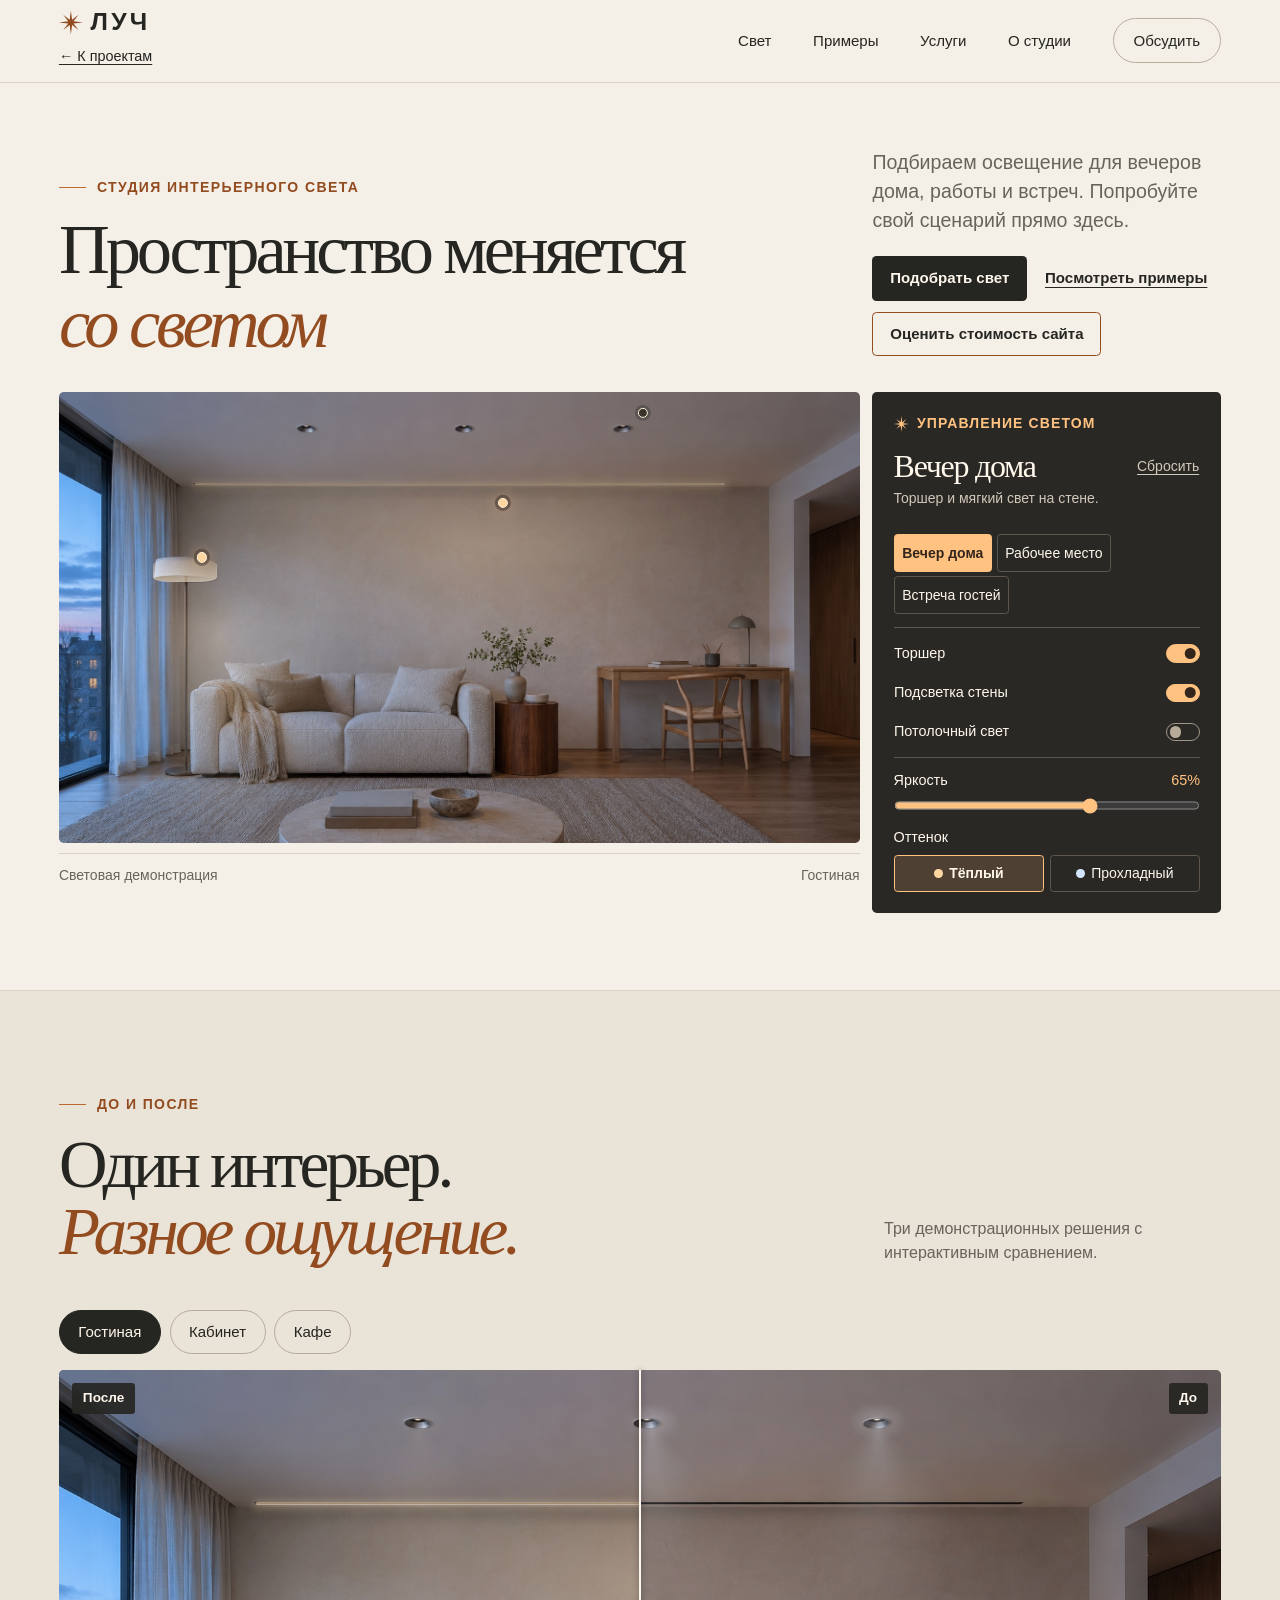
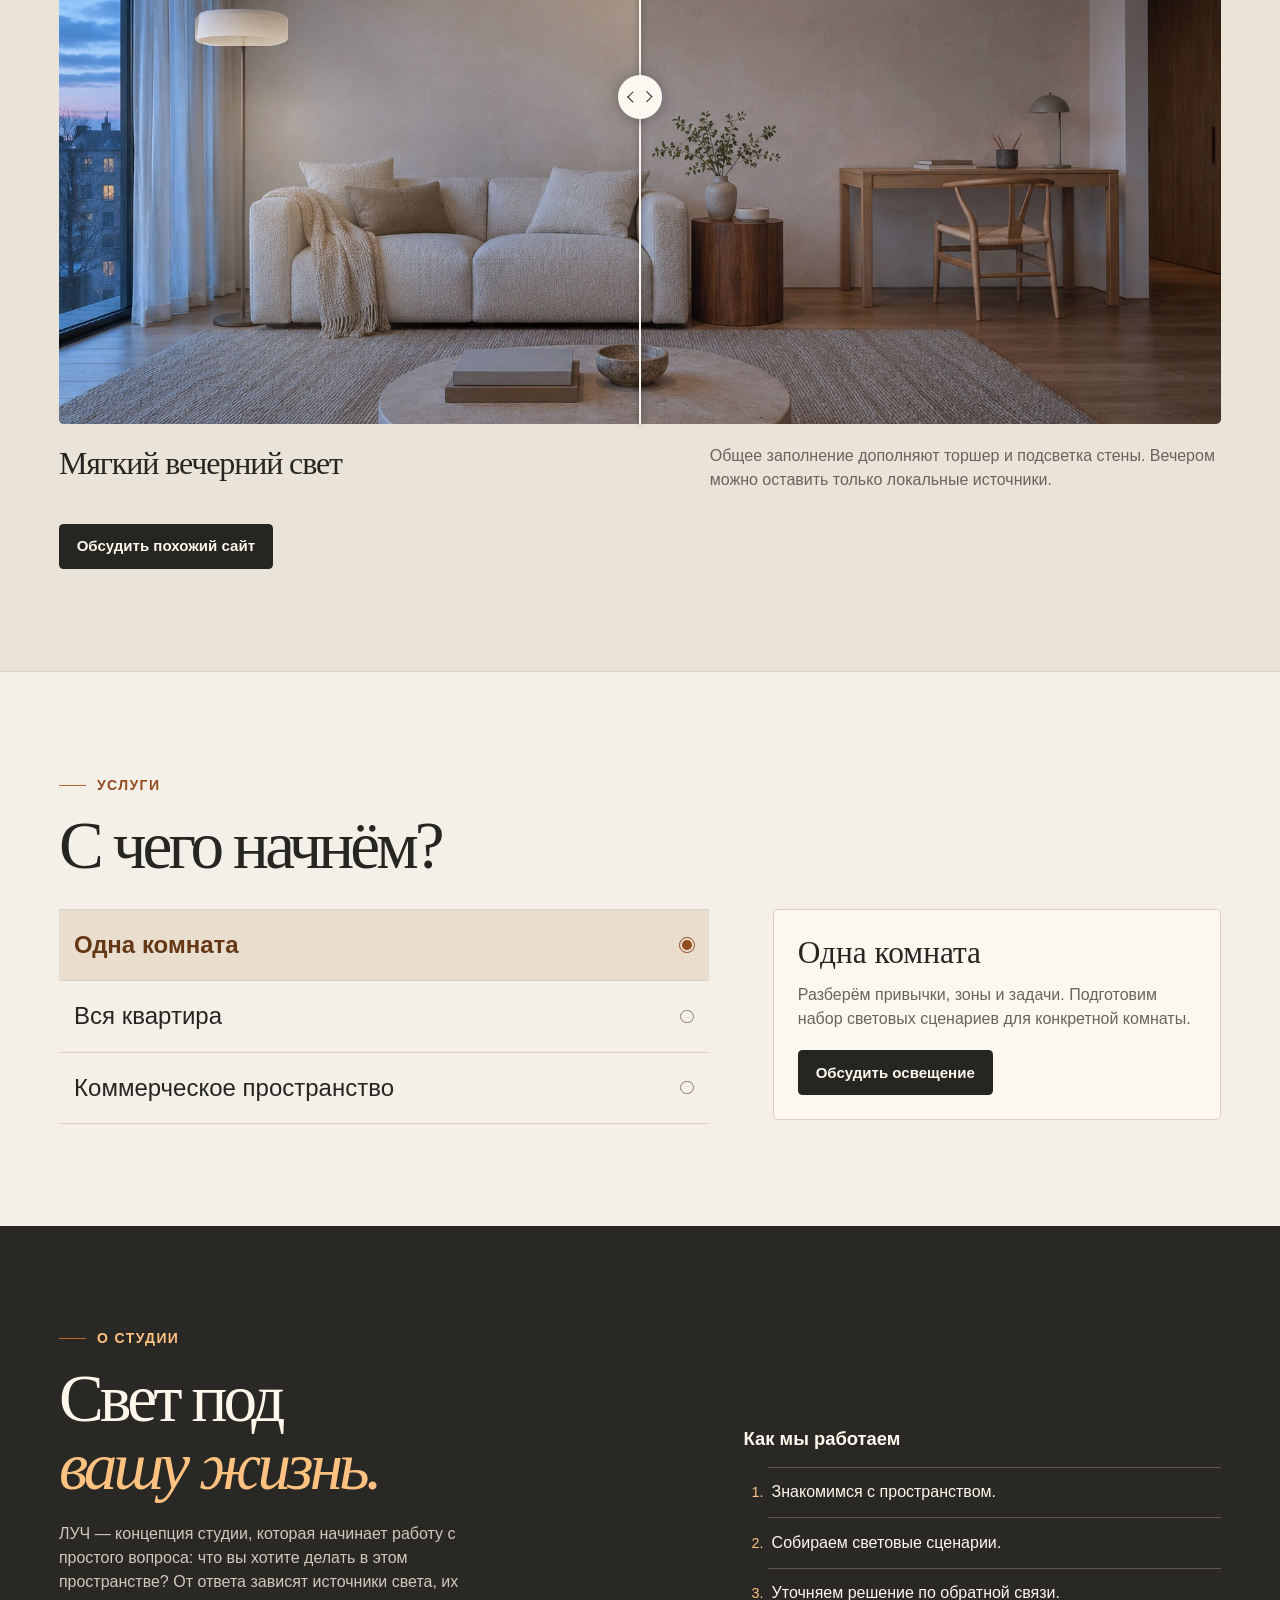
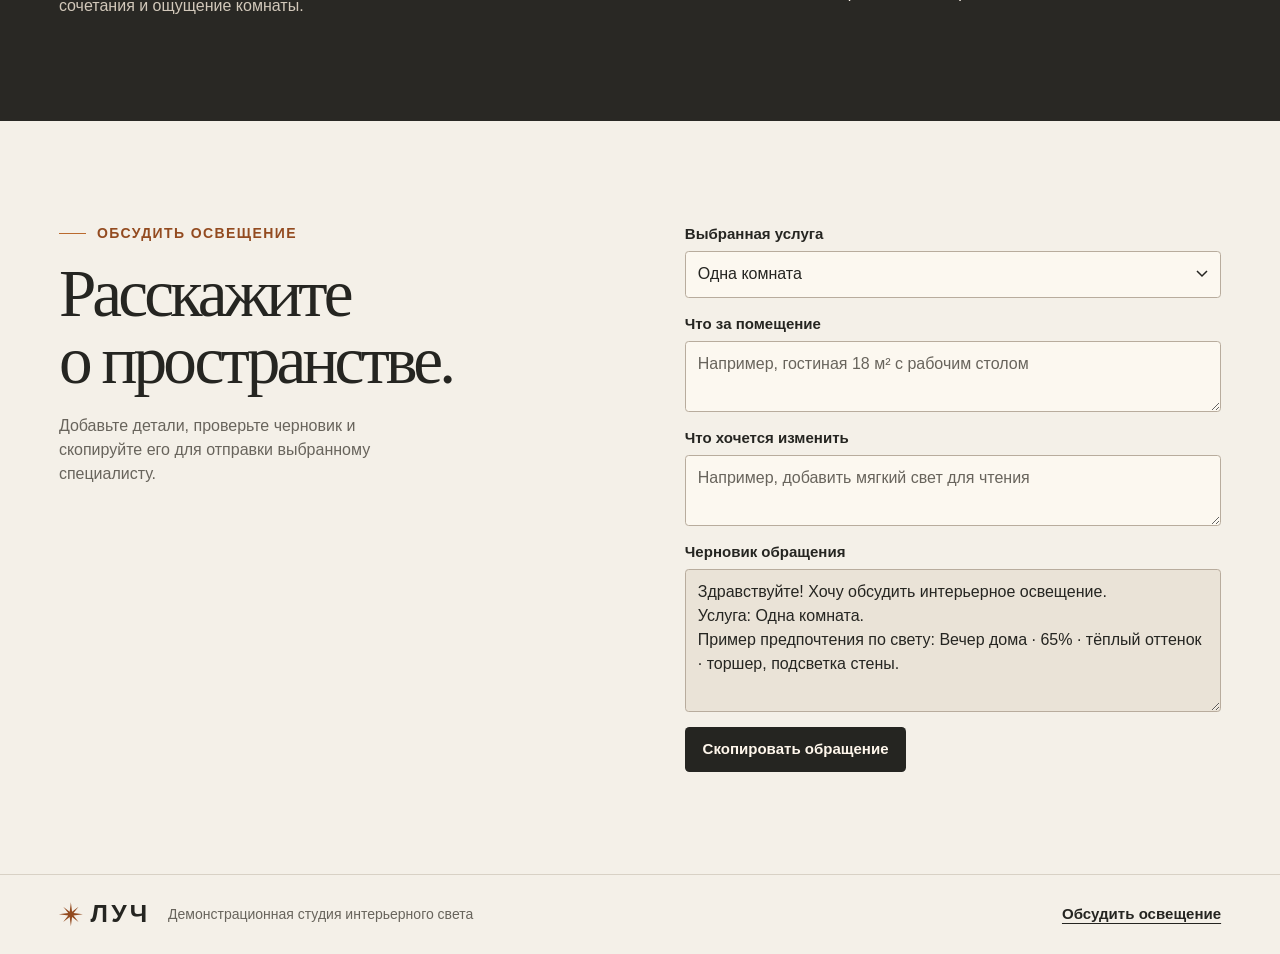
==== commit 659eb733: "Add website cost calculator to the portfolio" ====
--- a/projects/luch/index.html
+++ b/projects/luch/index.html
@@ -450,6 +450,7 @@
           <div class="hero-actions">
             <a class="button button-dark" href="#services">Подобрать свет</a>
             <a class="text-link" href="#examples">Посмотреть примеры</a>
+            <a class="button button-outline" href="../../estimate.html">Оценить стоимость сайта</a>
           </div>
         </div>
       </div>
--- a/projects/luch/styles.css
+++ b/projects/luch/styles.css
@@ -86,6 +86,8 @@
 }
 .button-dark { color: var(--panel-text); background: var(--ink); }
 .button-dark:hover { background: #553b2a; }
+.button-outline { border-color: var(--amber-ink); color: var(--ink); }
+.button-outline:hover { background: #eee2d2; color: var(--amber-ink); }
 .portfolio-cta { margin-top: clamp(1.25rem, 3vw, 2rem); }
 .text-link { text-decoration: underline; text-underline-offset: .28em; font-size: .94rem; font-weight: 600; padding-block: .45rem; }
 .text-link:hover { color: var(--amber-ink); }
